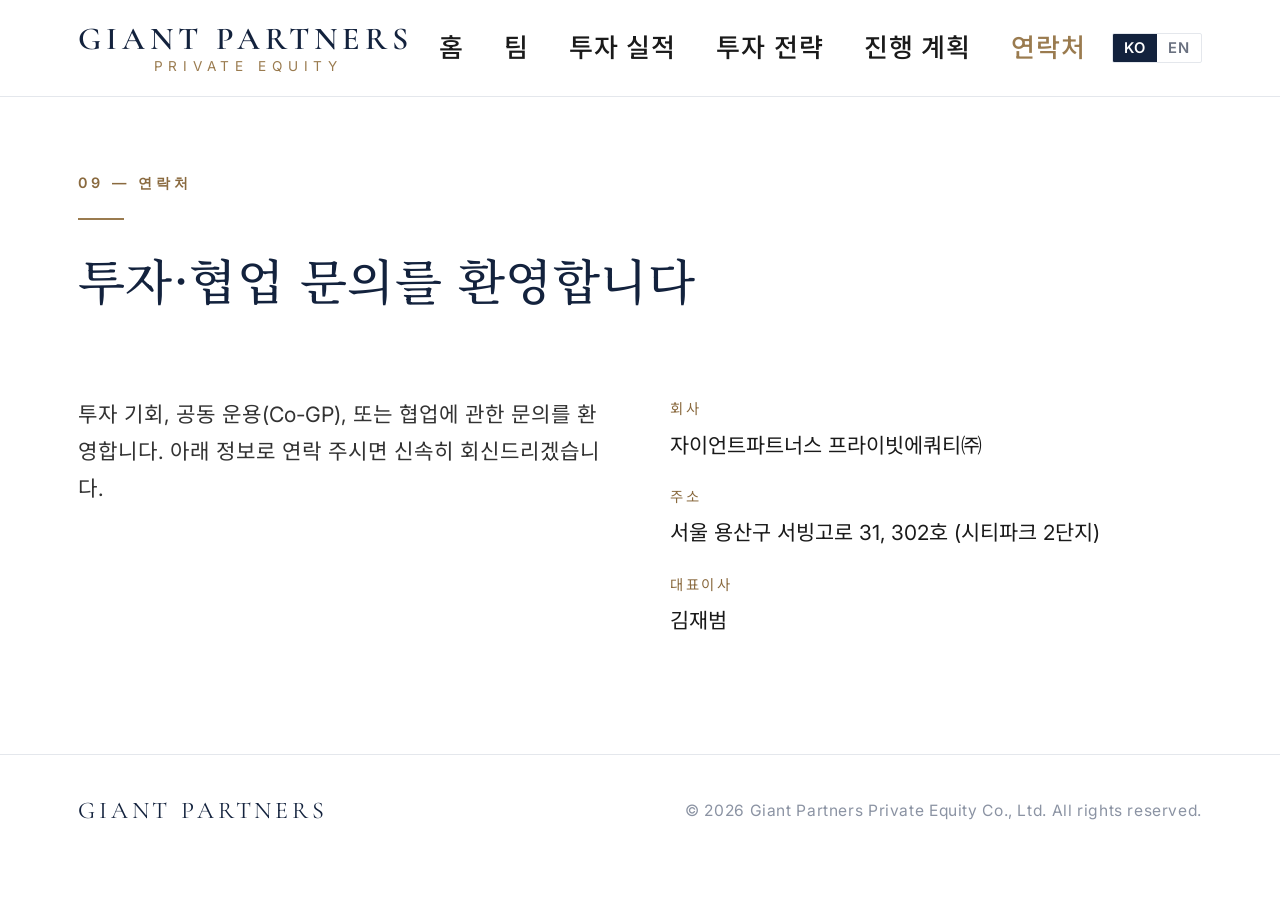
==== views/contact.html @ a85ddaa1 "build multi-page site" ====
<!DOCTYPE html>
<html lang="ko">
<head>
<meta charset="UTF-8" />
<meta name="viewport" content="width=device-width, initial-scale=1.0" />
<title>Contact — Giant Partners Private Equity</title>
<meta name="description" content="Giant Partners Private Equity 연락처 / Contact Giant Partners Private Equity." />
<link rel="preconnect" href="https://fonts.googleapis.com">
<link rel="preconnect" href="https://fonts.gstatic.com" crossorigin>
<link href="https://fonts.googleapis.com/css2?family=Cormorant+Garamond:ital,wght@0,400;0,500;0,600;1,400&family=Inter:wght@300;400;500;600&family=Noto+Sans+KR:wght@300;400;500;700&family=Noto+Serif+KR:wght@400;500;600&display=swap" rel="stylesheet">
<link rel="stylesheet" href="../static/style.css">
<script src="../static/script.js" defer></script>
</head>
<body class="lang-ko">

<!-- ================= TOP BAR ================= -->
<header class="topbar" id="topbar">
  <div class="topbar-inner">
    <a href="../index.html" class="logo">
      <span class="logo-mark">GIANT PARTNERS</span>
      <span class="logo-sub">Private Equity</span>
    </a>
    <nav class="nav-links" id="navLinks">
      <a href="../index.html"><span class="ko">홈</span><span class="en">Home</span></a>
      <a href="team.html"><span class="ko">팀</span><span class="en">Team</span></a>
      <a href="track-record.html"><span class="ko">투자 실적</span><span class="en">Track Record</span></a>
      <a href="strategy.html"><span class="ko">투자 전략</span><span class="en">Strategy</span></a>
      <a href="pipeline.html"><span class="ko">진행 계획</span><span class="en">Pipeline</span></a>
      <a class="active" href="contact.html"><span class="ko">연락처</span><span class="en">Contact</span></a>
    </nav>
    <div style="display:flex;align-items:center;gap:16px;">
      <div class="lang-switch">
        <button class="lang-btn active" data-lang="ko" onclick="setLang('ko')">KO</button>
        <button class="lang-btn" data-lang="en" onclick="setLang('en')">EN</button>
      </div>
      <button class="nav-toggle" id="navToggle" aria-label="Menu"><span></span><span></span><span></span></button>
    </div>
  </div>
</header>

<!-- ================= CONTACT ================= -->
<section id="contact" class="band-ink first">
  <div class="wrap">
    <div class="section-head reveal">
      <span class="eyebrow" style="color:var(--brass-light)"><span class="ko">09 — 연락처</span><span class="en">09 — Contact</span></span>
      <div class="divider"></div>
      <h2 class="section-title"><span class="ko">투자·협업 문의를 환영합니다</span><span class="en">We welcome investment and partnership enquiries</span></h2>
    </div>
    <div class="contact-grid">
      <div class="reveal">
        <p class="lead"><span class="ko">투자 기회, 공동 운용(Co-GP), 또는 협업에 관한 문의를 환영합니다. 아래 정보로 연락 주시면 신속히 회신드리겠습니다.</span><span class="en">We welcome enquiries about investment opportunities, Co-GP arrangements and partnerships. Reach us using the details below and we will respond promptly.</span></p>
      </div>
      <div class="reveal">
        <dl class="contact-info" style="margin:0;">
          <dt><span class="ko">회사</span><span class="en">Entity</span></dt>
          <dd><span class="ko">자이언트파트너스 프라이빗에쿼티㈜</span><span class="en">Giant Partners Private Equity Co., Ltd.</span></dd>
          <dt><span class="ko">주소</span><span class="en">Address</span></dt>
          <dd><span class="ko">서울 용산구 서빙고로 31, 302호 (시티파크 2단지)</span><span class="en">Unit 302, 31 Seobinggo-ro, Yongsan-gu, Seoul, Korea</span></dd>
          <dt><span class="ko">대표이사</span><span class="en">CEO</span></dt>
          <dd><span class="ko">김재범</span><span class="en">Jaebeom Kim</span></dd>
        </dl>
      </div>
    </div>
  </div>
</section>

<!-- ================= FOOTER ================= -->
<footer class="band-ink" style="padding:36px 0;">
  <div class="wrap" style="display:flex;justify-content:space-between;flex-wrap:wrap;gap:16px;align-items:center;">
    <span class="foot-logo">GIANT PARTNERS</span>
    <span style="font-size:.78rem;color:#8b93a3;letter-spacing:.04em;">© 2026 Giant Partners Private Equity Co., Ltd. <span class="ko">All rights reserved.</span><span class="en">All rights reserved.</span></span>
  </div>
</footer>

</body>
</html>
---- static/style.css ----
:root{
  --ink:#13223d;          /* primary deep navy */
  --ink-2:#0b1525;        /* darkest navy */
  --ink-soft:#26385a;     /* lighter navy for lines */
  --paper:#f5f6f8;        /* light, almost white */
  --paper-2:#ffffff;      /* clean white */
  --brass:#9a7b4f;        /* muted brass accent */
  --brass-light:#c6a878;  /* light brass */
  --ink-text:#1c2533;
  --muted:#6a7180;
  --line:#e4e7ec;
  --radius:0px;
  --maxw:1180px;
}

*{box-sizing:border-box;}
html{scroll-behavior:smooth;font-size:125%;}
body{
  margin:0;
  background:var(--paper);
  color:var(--ink-text);
  font-family:"Inter","Noto Sans KR",sans-serif;
  font-weight:400;
  line-height:1.7;
  -webkit-font-smoothing:antialiased;
  font-feature-settings:"kern" 1;
}

/* ---------- Language toggle visibility ---------- */
.lang-ko .en{display:none !important;}
.lang-en .ko{display:none !important;}

/* ---------- Typography ---------- */
h1,h2,h3,h4{margin:0;font-weight:500;line-height:1.2;color:var(--ink);}
.serif{font-family:"Cormorant Garamond","Noto Serif KR",serif;}
.lang-ko h1,.lang-ko h2,.lang-ko h3{font-family:"Noto Serif KR",serif;}
.lang-en h1,.lang-en h2,.lang-en h3{font-family:"Cormorant Garamond",serif;}

.eyebrow{
  font-family:"Inter",sans-serif;
  font-size:.72rem;
  letter-spacing:.28em;
  text-transform:uppercase;
  color:var(--brass);
  font-weight:600;
  margin:0 0 1.1rem;
  display:block;
}
.section-title{
  font-size:clamp(1.9rem,3.6vw,2.9rem);
  font-weight:500;
  letter-spacing:.01em;
  color:var(--ink);
}
.lang-en .section-title{font-weight:600;letter-spacing:0;}
.lead{
  font-size:1.06rem;
  color:#39424f;
  max-width:54ch;
  line-height:1.75;
}

a{color:inherit;}

/* ---------- Layout ---------- */
.wrap{max-width:var(--maxw);margin:0 auto;padding:0 28px;}
section{padding:clamp(64px,9vw,120px) 0;}
.band-ink{background:var(--ink);color:#e9e6dd;}
.band-ink .section-title,.band-ink h3,.band-ink h4{color:#fff;}
.band-ink .lead{color:#c4ccd8;}
.band-paper2{background:var(--paper-2);}

.section-head{margin-bottom:clamp(40px,6vw,68px);max-width:780px;}
.divider{width:46px;height:2px;background:var(--brass);margin-bottom:1.6rem;}

/* ---------- Top bar ---------- */
header.topbar{
  position:fixed;top:0;left:0;right:0;z-index:50;
  background:rgba(246,242,233,.86);
  backdrop-filter:blur(10px);
  border-bottom:1px solid var(--line);
  transition:background .3s,border-color .3s;
}
.topbar.scrolled{background:rgba(11,21,37,.92);border-color:rgba(255,255,255,.08);}
.topbar.scrolled .logo-mark,.topbar.scrolled .nav-links a{color:#f3efe6;}
.topbar.scrolled .logo-sub{color:var(--brass-light);}
.topbar.scrolled .lang-btn{color:#cdd3dd;border-color:rgba(255,255,255,.22);}
.topbar.scrolled .lang-btn.active{background:var(--brass);color:#fff;border-color:var(--brass);}
.topbar-inner{
  max-width:var(--maxw);margin:0 auto;padding:14px 28px;
  display:flex;align-items:center;justify-content:space-between;gap:24px;
}
.logo{display:flex;flex-direction:column;line-height:1;text-decoration:none;}
.logo-mark{
  font-family:"Cormorant Garamond",serif;
  font-size:1.34rem;font-weight:600;letter-spacing:.16em;color:var(--ink);
  transition:color .3s;
}
.logo-sub{
  font-family:"Inter",sans-serif;font-size:.56rem;letter-spacing:.42em;
  text-transform:uppercase;color:var(--brass);margin-top:5px;transition:color .3s;
}
.nav-links{display:flex;gap:30px;align-items:center;}
.nav-links a{
  text-decoration:none;color:var(--ink-text);font-size:.83rem;letter-spacing:.04em;
  font-weight:500;transition:color .2s;position:relative;padding:4px 0;
}
.nav-links a:hover{color:var(--brass);}

/* active nav link (highlights the current page) */
.nav-links a.active{color:var(--brass);}
.topbar.scrolled .nav-links a.active{color:var(--brass-light);}

.lang-switch{display:flex;border:1px solid var(--line);border-radius:2px;overflow:hidden;}
.lang-btn{
  background:transparent;border:none;cursor:pointer;
  padding:5px 11px;font-family:"Inter",sans-serif;font-size:.74rem;font-weight:600;
  letter-spacing:.06em;color:var(--muted);transition:all .2s;
}
.lang-btn.active{background:var(--ink);color:#fff;}
.nav-toggle{display:none;background:none;border:none;cursor:pointer;padding:6px;}
.nav-toggle span{display:block;width:22px;height:2px;background:var(--ink);margin:4px 0;transition:.3s;}
.topbar.scrolled .nav-toggle span{background:#f3efe6;}

/* extra top space so the first section on inner pages clears the fixed header */
.first{padding-top:calc(clamp(64px,9vw,120px) + 56px);}

/* ---------- Hero ---------- */
.hero{
  position:relative;min-height:100svh;display:flex;align-items:center;
  background:
    radial-gradient(110% 80% at 80% 10%, rgba(154,123,79,.16), transparent 60%),
    linear-gradient(160deg,#0d1828 0%, #13223d 55%, #1a2c4d 100%);
  color:#f3efe6;overflow:hidden;
}
.hero::after{
  content:"";position:absolute;inset:0;
  background-image:linear-gradient(rgba(255,255,255,.025) 1px,transparent 1px),
                   linear-gradient(90deg,rgba(255,255,255,.025) 1px,transparent 1px);
  background-size:64px 64px;mask-image:radial-gradient(120% 90% at 70% 30%,#000,transparent 75%);
  pointer-events:none;
}
.hero-inner{position:relative;z-index:2;max-width:var(--maxw);margin:0 auto;padding:120px 28px 80px;width:100%;}
.hero-eyebrow{
  font-size:.74rem;letter-spacing:.34em;text-transform:uppercase;
  color:var(--brass-light);font-weight:600;margin-bottom:2.2rem;
  opacity:0;animation:rise .9s .1s forwards;
}
.hero h1{
  color:#fff;font-weight:500;letter-spacing:.005em;
  font-size:clamp(2.5rem,6.4vw,5.1rem);line-height:1.08;max-width:18ch;
  opacity:0;animation:rise 1s .25s forwards;
}
.lang-en .hero h1{font-weight:500;}
.hero h1 em{font-style:italic;color:var(--brass-light);}
.hero .sub{
  margin-top:2rem;font-size:clamp(1rem,1.6vw,1.2rem);max-width:52ch;
  color:#cdd5e2;line-height:1.8;font-weight:300;
  opacity:0;animation:rise 1s .45s forwards;
}
.hero-meta{
  margin-top:3.4rem;display:flex;flex-wrap:wrap;gap:42px;
  opacity:0;animation:rise 1s .65s forwards;
}
.hero-meta .stat .num{
  font-family:"Cormorant Garamond",serif;font-size:2.5rem;color:#fff;line-height:1;font-weight:500;
}
.hero-meta .stat .lbl{
  display:block;margin-top:.5rem;font-size:.74rem;letter-spacing:.16em;
  text-transform:uppercase;color:var(--brass-light);
}
.scroll-cue{
  position:absolute;bottom:30px;left:50%;transform:translateX(-50%);
  font-size:.66rem;letter-spacing:.3em;text-transform:uppercase;color:#8a93a5;z-index:2;
  opacity:0;animation:rise 1s 1s forwards;
}
@keyframes rise{from{opacity:0;transform:translateY(18px);}to{opacity:1;transform:translateY(0);}}

/* ---------- About ---------- */
.about-grid{display:grid;grid-template-columns:1.15fr .85fr;gap:clamp(40px,6vw,84px);align-items:start;}
.fact-card{
  background:var(--ink);color:#e9e6dd;padding:38px 36px;border-top:3px solid var(--brass);
}
.fact-card h3{color:#fff;font-size:1.1rem;letter-spacing:.04em;margin-bottom:24px;font-family:"Inter",sans-serif;font-weight:600;}
.fact-row{display:grid;grid-template-columns:120px 1fr;gap:14px;padding:14px 0;border-top:1px solid rgba(255,255,255,.1);}
.fact-row:first-of-type{border-top:none;}
.fact-row dt{color:var(--brass-light);font-size:.82rem;letter-spacing:.04em;font-weight:500;}
.fact-row dd{margin:0;color:#dfe3ea;font-size:.92rem;}
.about-copy p{margin:0 0 1.3rem;color:#39424f;font-size:1.04rem;line-height:1.8;}
.about-copy p:first-of-type{font-size:1.18rem;color:var(--ink);font-family:"Cormorant Garamond","Noto Serif KR",serif;}

/* ---------- Team ---------- */
.team-grid{display:grid;grid-template-columns:1fr 1fr;gap:34px;}
.member{background:var(--paper-2);border:1px solid var(--line);padding:38px 36px;position:relative;}
.member::before{content:"";position:absolute;top:0;left:0;width:3px;height:64px;background:var(--brass);}
.member .role{font-size:.74rem;letter-spacing:.2em;text-transform:uppercase;color:var(--brass);font-weight:600;}
.member .name{font-family:"Cormorant Garamond","Noto Serif KR",serif;font-size:2rem;margin:.5rem 0 1.4rem;color:var(--ink);font-weight:500;}
.member h5{font-size:.72rem;letter-spacing:.14em;text-transform:uppercase;color:var(--muted);margin:1.5rem 0 .7rem;font-weight:600;font-family:"Inter",sans-serif;}
.member ul{margin:0;padding:0;list-style:none;}
.member li{position:relative;padding-left:18px;margin-bottom:.55rem;font-size:.92rem;color:#3a4250;line-height:1.6;}
.member li::before{content:"";position:absolute;left:0;top:.6em;width:6px;height:6px;border:1px solid var(--brass);transform:rotate(45deg);}

/* ---------- Funds / ledger ---------- */
.ledger{position:relative;margin-top:10px;}
.fund{
  display:grid;grid-template-columns:96px 1fr;gap:30px;padding:38px 0;
  border-top:1px solid rgba(255,255,255,.12);
}
.band-paper2 .fund{border-top:1px solid var(--line);}
.fund:first-child{border-top:none;}
.fund .marker{display:flex;flex-direction:column;}
.fund .marker .no{
  font-family:"Cormorant Garamond",serif;font-size:3.2rem;line-height:.9;color:var(--brass-light);font-weight:500;
}
.band-paper2 .fund .marker .no{color:var(--brass);}
.fund .marker .tag{font-size:.68rem;letter-spacing:.18em;text-transform:uppercase;color:var(--muted);margin-top:8px;}
.fund .body h4{font-size:1.32rem;margin-bottom:.4rem;font-family:"Cormorant Garamond","Noto Serif KR",serif;font-weight:600;}
.band-ink .fund .body h4{color:#fff;}
.fund .meta{font-size:.78rem;letter-spacing:.06em;color:var(--brass);font-weight:600;text-transform:uppercase;margin-bottom:.9rem;}
.fund .desc{font-size:.96rem;line-height:1.75;color:#424a57;}
.band-ink .fund .desc{color:#bcc4d2;}
.fund ul{margin:.8rem 0 0;padding:0;list-style:none;}
.fund li{position:relative;padding-left:18px;margin-bottom:.5rem;font-size:.9rem;line-height:1.6;}
.band-ink .fund li{color:#aeb6c4;}
.band-paper2 .fund li{color:#4a525f;}
.fund li::before{content:"–";position:absolute;left:0;color:var(--brass);}
.pill-row{display:flex;flex-wrap:wrap;gap:8px;margin-top:1rem;}
.pill{font-size:.74rem;letter-spacing:.04em;padding:5px 12px;border:1px solid rgba(255,255,255,.2);color:#cdd5e2;border-radius:2px;}
.band-paper2 .pill{border-color:var(--line);color:var(--muted);}

/* ---------- Stats strip ---------- */
.stats-strip{display:grid;grid-template-columns:repeat(4,1fr);gap:1px;background:var(--line);border:1px solid var(--line);margin-bottom:64px;}
.stat-cell{background:var(--paper-2);padding:30px 26px;}
.band-ink .stats-strip{background:rgba(255,255,255,.1);border-color:rgba(255,255,255,.1);}
.band-ink .stat-cell{background:var(--ink);}
.stat-cell .v{font-family:"Cormorant Garamond",serif;font-size:2.5rem;color:var(--ink);font-weight:500;line-height:1;}
.band-ink .stat-cell .v{color:#fff;}
.stat-cell .k{display:block;margin-top:.6rem;font-size:.74rem;letter-spacing:.12em;text-transform:uppercase;color:var(--brass);}

/* ---------- Principal investments ---------- */
.pi-grid{display:grid;grid-template-columns:1fr 1fr;gap:28px;}
.pi-card{background:var(--paper-2);border:1px solid var(--line);padding:34px 32px;border-top:3px solid var(--brass);}
.pi-card .tag{font-size:.7rem;letter-spacing:.18em;text-transform:uppercase;color:var(--brass);font-weight:600;}
.pi-card h4{font-size:1.3rem;margin:.6rem 0 1rem;font-family:"Cormorant Garamond","Noto Serif KR",serif;font-weight:600;}
.pi-card p{margin:0;font-size:.95rem;color:#434b58;line-height:1.7;}
.pi-card .status{margin-top:1.2rem;font-size:.78rem;letter-spacing:.06em;color:var(--ink);font-weight:600;}

/* ---------- Strategy pillars ---------- */
.pillars{display:grid;grid-template-columns:1fr 1fr;gap:1px;background:rgba(255,255,255,.12);border:1px solid rgba(255,255,255,.12);}
.pillar{background:var(--ink);padding:42px 40px;position:relative;}
.pillar .pno{font-family:"Cormorant Garamond",serif;font-size:1.05rem;color:var(--brass-light);letter-spacing:.1em;}
.pillar h4{color:#fff;font-size:1.32rem;margin:.4rem 0 1.2rem;font-family:"Cormorant Garamond","Noto Serif KR",serif;font-weight:600;}
.pillar ul{margin:0;padding:0;list-style:none;}
.pillar li{position:relative;padding-left:18px;margin-bottom:.7rem;font-size:.93rem;color:#bcc4d2;line-height:1.65;}
.pillar li::before{content:"";position:absolute;left:0;top:.55em;width:6px;height:6px;background:var(--brass);transform:rotate(45deg);}

/* ---------- Process ---------- */
.phase-label{font-size:.74rem;letter-spacing:.2em;text-transform:uppercase;color:var(--brass);font-weight:600;margin:48px 0 22px;display:flex;align-items:center;gap:14px;}
.phase-label::after{content:"";flex:1;height:1px;background:var(--line);}
.steps{display:grid;grid-template-columns:1fr 1fr;gap:24px;}
.step{background:var(--paper-2);border:1px solid var(--line);padding:32px 30px;display:grid;grid-template-columns:54px 1fr;gap:22px;}
.step .sno{font-family:"Cormorant Garamond",serif;font-size:2.6rem;color:var(--brass);line-height:.8;font-weight:500;}
.step h4{font-size:1.12rem;margin-bottom:.8rem;color:var(--ink);font-family:"Inter","Noto Sans KR",sans-serif;font-weight:600;}
.step ul{margin:0;padding:0;list-style:none;}
.step li{position:relative;padding-left:16px;margin-bottom:.5rem;font-size:.89rem;color:#454d5a;line-height:1.6;}
.step li::before{content:"";position:absolute;left:0;top:.6em;width:5px;height:5px;background:var(--brass);border-radius:50%;}

/* ---------- Pipeline ---------- */
.pipe-grid{display:grid;grid-template-columns:1fr 1fr;gap:60px;}
.pipe-col h3{font-size:1.4rem;margin-bottom:6px;color:#fff;font-family:"Cormorant Garamond","Noto Serif KR",serif;font-weight:600;}
.pipe-col .ck{font-size:.74rem;letter-spacing:.2em;text-transform:uppercase;color:var(--brass-light);margin-bottom:26px;display:block;}
.pipe-item{padding:22px 0;border-top:1px solid rgba(255,255,255,.12);display:grid;grid-template-columns:1fr auto;gap:18px;align-items:start;}
.pipe-item:first-of-type{border-top:none;}
.pipe-item p{margin:0;font-size:.95rem;color:#c4ccd8;line-height:1.6;}
.pipe-item .amt{font-family:"Cormorant Garamond",serif;font-size:1.3rem;color:var(--brass-light);white-space:nowrap;}

/* ---------- Case study ---------- */
.case-head{display:grid;grid-template-columns:1fr 1fr;gap:50px;align-items:end;margin-bottom:54px;}
.case-quote{font-family:"Cormorant Garamond","Noto Serif KR",serif;font-size:1.5rem;line-height:1.5;color:var(--ink);font-style:italic;}

/* ---------- Contact / footer ---------- */
.contact-grid{display:grid;grid-template-columns:1fr 1fr;gap:60px;align-items:start;}
.contact-grid h2{margin-bottom:20px;}
.contact-info dt{font-size:.72rem;letter-spacing:.18em;text-transform:uppercase;color:var(--brass-light);margin-top:22px;}
.contact-info dd{margin:.3rem 0 0;font-size:1.04rem;color:#e9e6dd;}
footer .foot-bottom{
  border-top:1px solid rgba(255,255,255,.12);margin-top:64px;padding-top:30px;
  display:flex;justify-content:space-between;flex-wrap:wrap;gap:16px;
  font-size:.78rem;color:#8b93a3;letter-spacing:.04em;
}
.foot-logo{font-family:"Cormorant Garamond",serif;font-size:1.2rem;letter-spacing:.16em;color:#fff;}

/* ---------- Reveal animation ---------- */
.reveal{opacity:0;transform:translateY(26px);transition:opacity .8s ease,transform .8s ease;}
.reveal.in{opacity:1;transform:none;}

/* ---------- Responsive ---------- */
@media(max-width:880px){
  .nav-links{
    position:fixed;top:0;right:0;height:100svh;width:min(78vw,320px);
    background:var(--ink-2);flex-direction:column;justify-content:center;gap:30px;
    transform:translateX(100%);transition:transform .35s ease;padding:40px;z-index:40;
  }
  .nav-links.open{transform:translateX(0);}
  .nav-links a{color:#f3efe6;font-size:1.05rem;}
  .nav-toggle{display:block;z-index:45;}
  .about-grid,.team-grid,.pillars,.steps,.pi-grid,.pipe-grid,.case-head,.contact-grid,.stats-strip{grid-template-columns:1fr;}
  .stats-strip{grid-template-columns:1fr 1fr;}
  .fund{grid-template-columns:64px 1fr;gap:20px;}
  .fund .marker .no{font-size:2.4rem;}
}
@media(max-width:520px){
  .stats-strip{grid-template-columns:1fr;}
  .hero-meta{gap:28px;}
  .step{grid-template-columns:1fr;}
}
@media(prefers-reduced-motion:reduce){
  *{animation:none !important;transition:none !important;}
  .reveal{opacity:1;transform:none;}
  html{scroll-behavior:auto;}
}

/* ---------- News ---------- */
.news-grid{display:grid;grid-template-columns:repeat(3,1fr);gap:24px;}
.news-card{
  display:flex;flex-direction:column;
  background:var(--paper-2);border:1px solid var(--line);border-top:3px solid var(--brass);
  padding:30px 28px;text-decoration:none;color:inherit;
  transition:transform .2s ease, box-shadow .2s ease, border-color .2s ease;
}
.news-card:hover{transform:translateY(-4px);box-shadow:0 14px 30px rgba(19,34,61,.10);}
.news-source{font-size:.72rem;letter-spacing:.16em;text-transform:uppercase;color:var(--brass);font-weight:600;}
.news-date{font-size:.74rem;color:var(--muted);margin-top:4px;}
.news-title{
  font-size:1.08rem;line-height:1.45;margin:16px 0 0;color:var(--ink);
  font-family:"Cormorant Garamond","Noto Serif KR",serif;font-weight:600;
}
.lang-ko .news-title{font-family:"Noto Serif KR",serif;}
.news-more{margin-top:auto;padding-top:18px;font-size:.8rem;color:var(--brass);font-weight:600;letter-spacing:.02em;}
@media(max-width:880px){
  .news-grid{grid-template-columns:1fr;}
}

/* ============================================================
   LIGHT THEME — white backgrounds, black text.
   Section titles/headers stay navy so they still stand out,
   and the top nav bar keeps its navy-on-scroll header look.
   ============================================================ */
:root{
  --paper:#ffffff;
  --paper-2:#ffffff;
  --ink-text:#1a1a1a;
  --brass-light:#8a6a3f;   /* darker tan so accents are readable on white */
  --line:#e4e7ec;
}
body{background:#ffffff;color:#1a1a1a;}

/* body / lead text -> black-ish */
.lead{color:#333;}
.about-copy p{color:#222;}
.about-copy p:first-of-type{color:#13223d;}

/* top header bar: white normally, still turns navy on scroll */
header.topbar{background:rgba(255,255,255,.9);border-bottom:1px solid #e4e7ec;}

/* dark bands become white */
.band-ink{background:#ffffff;color:#1a1a1a;}
.band-ink .section-title,.band-ink h3,.band-ink h4{color:#13223d;}
.band-ink .lead{color:#333;}

/* hero */
.hero{background:#ffffff;color:#1a1a1a;}
.hero::after{display:none;}
.hero h1{color:#13223d;}
.hero h1 em{color:#9a7b4f;}
.hero .sub{color:#333;}
.hero-meta .stat .num{color:#13223d;}
.scroll-cue{color:#888;}

/* company profile card */
.fact-card{background:#f5f6f8;color:#1a1a1a;}
.fact-card h3{color:#13223d;}
.fact-row{border-top:1px solid #e4e7ec;}
.fact-row dd{color:#333;}

/* stats strip */
.band-ink .stats-strip{background:#e4e7ec;border-color:#e4e7ec;}
.band-ink .stat-cell{background:#ffffff;}
.band-ink .stat-cell .v{color:#13223d;}

/* funds */
.band-ink .fund{border-top:1px solid #e4e7ec;}
.band-ink .fund .body h4{color:#13223d;}
.band-ink .fund .desc{color:#333;}
.band-ink .fund li{color:#444;}

/* pills */
.pill{border:1px solid #e4e7ec;color:#555;}

/* strategy pillars */
.pillars{background:#e4e7ec;border-color:#e4e7ec;}
.pillar{background:#ffffff;}
.pillar h4{color:#13223d;}
.pillar li{color:#333;}

/* pipeline */
.pipe-col h3{color:#13223d;}
.pipe-item{border-top:1px solid #e4e7ec;}
.pipe-item p{color:#333;}

/* contact */
.contact-info dd{color:#1a1a1a;}

/* footer */
footer.band-ink{border-top:1px solid #e4e7ec;}
.foot-logo{color:#13223d;}

/* ---------- Header sizes (smaller in front) ---------- */
.section-title{font-size:clamp(2rem,3.8vw,3.4rem) !important;line-height:1.14;}
.hero h1{font-size:clamp(2.2rem,4.6vw,4.2rem);}

/* ---------- Top bar: a bit taller so everything sits nicely ---------- */
.topbar-inner{padding:22px 28px;}

/* ---------- Nav menu: spaced out, vertically centered ---------- */
.nav-links a{font-size:1.3rem;}
.nav-links{gap:40px;align-items:center;}

/* ---------- Logo: centered subtitle, balanced sizing ---------- */
.logo{align-items:center;}
.logo-mark{font-size:1.6rem;}
.logo-sub{padding-left:.42em;font-size:.68rem;}
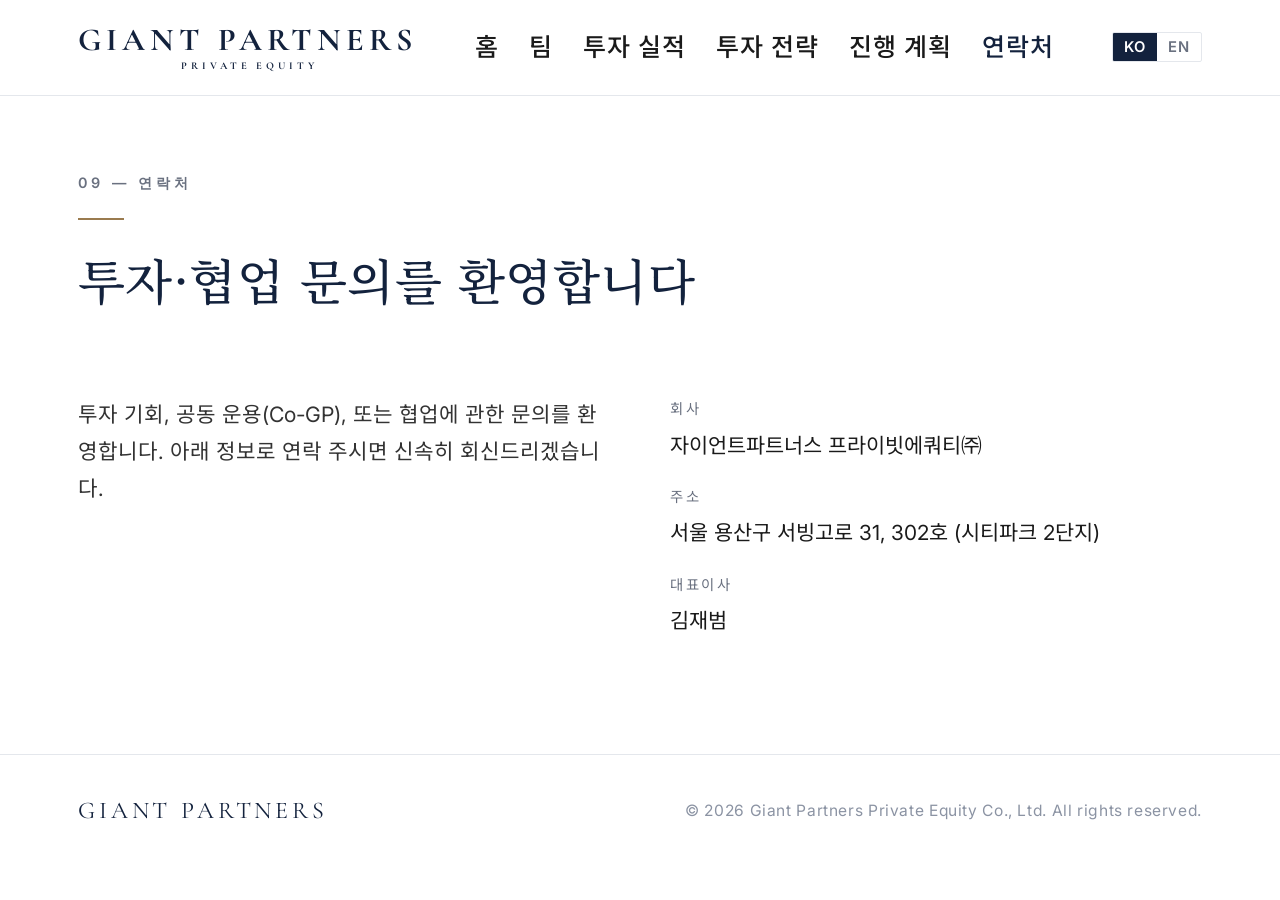
==== commit 508a137e: "Font changes and design" ====
--- a/views/contact.html
+++ b/views/contact.html
@@ -42,7 +42,7 @@
 <section id="contact" class="band-ink first">
   <div class="wrap">
     <div class="section-head reveal">
-      <span class="eyebrow" style="color:var(--brass-light)"><span class="ko">09 — 연락처</span><span class="en">09 — Contact</span></span>
+      <span class="eyebrow"><span class="ko">09 — 연락처</span><span class="en">09 — Contact</span></span>
       <div class="divider"></div>
       <h2 class="section-title"><span class="ko">투자·협업 문의를 환영합니다</span><span class="en">We welcome investment and partnership enquiries</span></h2>
     </div>
--- a/static/style.css
+++ b/static/style.css
@@ -1,3 +1,9 @@
+/* Loads Noto Serif (Latin sibling of Noto Serif KR) so the English
+   headings match the Korean. All other fonts load from your HTML <link>. */
+@import url('https://fonts.googleapis.com/css2?family=Noto+Serif:ital,wght@0,400;0,500;0,600;0,700;1,500;1,600;1,700&display=swap');
+/* Bold weight for the logo wordmark (HTML <link> only loads up to 600). */
+@import url('https://fonts.googleapis.com/css2?family=Cormorant+Garamond:wght@600;700&display=swap');
+
 :root{
   --ink:#13223d;          /* primary deep navy */
   --ink-2:#0b1525;        /* darkest navy */
@@ -83,7 +89,7 @@
 }
 .topbar.scrolled{background:rgba(11,21,37,.92);border-color:rgba(255,255,255,.08);}
 .topbar.scrolled .logo-mark,.topbar.scrolled .nav-links a{color:#f3efe6;}
-.topbar.scrolled .logo-sub{color:var(--brass-light);}
+.topbar.scrolled .logo-sub{color:#f3efe6;}
 .topbar.scrolled .lang-btn{color:#cdd3dd;border-color:rgba(255,255,255,.22);}
 .topbar.scrolled .lang-btn.active{background:var(--brass);color:#fff;border-color:var(--brass);}
 .topbar-inner{
@@ -98,7 +104,7 @@
 }
 .logo-sub{
   font-family:"Inter",sans-serif;font-size:.56rem;letter-spacing:.42em;
-  text-transform:uppercase;color:var(--brass);margin-top:5px;transition:color .3s;
+  text-transform:uppercase;color:var(--ink);margin-top:5px;transition:color .3s;
 }
 .nav-links{display:flex;gap:30px;align-items:center;}
 .nav-links a{
@@ -152,7 +158,7 @@
   opacity:0;animation:rise 1s .25s forwards;
 }
 .lang-en .hero h1{font-weight:500;}
-.hero h1 em{font-style:italic;color:var(--brass-light);}
+.hero h1 em{font-style:italic;color:inherit;}
 .hero .sub{
   margin-top:2rem;font-size:clamp(1rem,1.6vw,1.2rem);max-width:52ch;
   color:#cdd5e2;line-height:1.8;font-weight:300;
@@ -372,7 +378,7 @@
 .hero{background:#ffffff;color:#1a1a1a;}
 .hero::after{display:none;}
 .hero h1{color:#13223d;}
-.hero h1 em{color:#9a7b4f;}
+.hero h1 em{color:#13223d;}
 .hero .sub{color:#333;}
 .hero-meta .stat .num{color:#13223d;}
 .scroll-cue{color:#888;}
@@ -423,10 +429,138 @@
 .topbar-inner{padding:22px 28px;}
 
 /* ---------- Nav menu: spaced out, vertically centered ---------- */
-.nav-links a{font-size:1.3rem;}
-.nav-links{gap:40px;align-items:center;}
+.nav-links a{font-size:1.25rem;white-space:nowrap;}
+.nav-links{gap:30px;align-items:center;}
 
 /* ---------- Logo: centered subtitle, balanced sizing ---------- */
 .logo{align-items:center;}
 .logo-mark{font-size:1.6rem;}
-.logo-sub{padding-left:.42em;font-size:.68rem;}+.logo-sub{padding-left:.42em;font-size:.68rem;}
+
+/* ============================================================
+   ENGLISH <-> KOREAN STYLE MATCH
+   Swaps the English display serif from Cormorant Garamond to
+   Noto Serif (the Latin sibling of Noto Serif KR) so both
+   languages share one consistent type style, weight and spacing.
+   Weight 500 matches the Korean headings exactly (same Noto family),
+   so the English no longer reads bold.
+   ============================================================ */
+
+/* English headings -> same Noto serif family + weight as Korean */
+.lang-en h1,
+.lang-en h2,
+.lang-en h3{
+  font-family:"Noto Serif","Noto Serif KR",serif;
+  font-weight:500;
+  letter-spacing:0;
+}
+
+.lang-en .section-title{
+  font-weight:500;
+  letter-spacing:0;
+}
+
+/* Hero headline + its italic accent word */
+.lang-en .hero h1{
+  font-family:"Noto Serif","Noto Serif KR",serif;
+  font-weight:500;
+  letter-spacing:0;
+  line-height:1.08;   /* match the Korean hero's tight leading */
+}
+.lang-en .hero h1 em{
+  font-style:italic;
+  font-weight:500;
+}
+
+/* Every other element that was Cormorant -> Noto Serif */
+.lang-en .hero-meta .stat .num,
+.lang-en .stat-cell .v,
+.lang-en .fund .marker .no,
+.lang-en .fund .body h4,
+.lang-en .step .sno,
+.lang-en .pipe-item .amt,
+.lang-en .pipe-col h3,
+.lang-en .pi-card h4,
+.lang-en .member .name,
+.lang-en .news-title,
+.lang-en .case-quote,
+.lang-en .about-copy p:first-of-type{
+  font-family:"Noto Serif","Noto Serif KR",serif;
+}
+
+/* Neutral, Korean-matching tracking on body/lead text */
+.lang-en .lead,
+.lang-en .hero .sub,
+.lang-en .about-copy p{
+  letter-spacing:0;
+}
+
+/* Logo wordmark: keep the elegant Cormorant Garamond brand mark and
+   force it onto ONE line so the English logo matches the Korean. */
+.logo-mark{
+  font-family:"Cormorant Garamond",serif;
+  white-space:nowrap;
+}
+.foot-logo{
+  font-family:"Cormorant Garamond",serif;
+}
+
+/* English nav links: smaller than the Korean so the longer English
+   words keep the header bar the same height/footprint as the Korean.
+   (Korean glyphs are compact, so 1.25rem fits; English needs less.) */
+.lang-en .nav-links a{
+  font-size:1.02rem;
+}
+/* ============================================================
+   NO GOLD TEXT
+   Gold (brass) is kept ONLY for non-text accents — divider lines,
+   card top-borders, bullet markers, button fills. Every place
+   brass was used as a *font* color is reset here to the site's
+   normal text colors so nothing reads gold:
+     · small uppercase labels  -> --muted (matches sibling labels)
+     · large display numerals  -> --ink   (matches the other big numbers)
+   ============================================================ */
+
+/* small uppercase labels / kickers / meta */
+.eyebrow,
+.hero-eyebrow,
+.hero-meta .stat .lbl,
+.fact-row dt,
+.member .role,
+.fund .meta,
+.stat-cell .k,
+.pi-card .tag,
+.phase-label,
+.pipe-col .ck,
+.contact-info dt,
+.news-source{
+  color:var(--muted);
+}
+
+/* large display numerals / letters */
+.fund .marker .no,
+.band-paper2 .fund .marker .no,
+.pillar .pno,
+.step .sno,
+.pipe-item .amt{
+  color:var(--ink);
+}
+
+/* news "read more" link text */
+.news-more{
+  color:var(--ink);
+}
+
+/* nav: current-page navy; hover shifts to a clearly visible non-gold color */
+.nav-links a{transition:color .2s ease;}
+.nav-links a.active{color:var(--ink);}
+.nav-links a:hover{color:var(--muted);}              /* light bar: near-black -> muted gray */
+.topbar.scrolled .nav-links a.active{color:#ffffff;}
+.topbar.scrolled .nav-links a:hover{color:#c6cdd9;}  /* dark bar: light -> brighter/cooler */
+
+/* Logo: bolder wordmark, smaller "Private Equity" subtitle */
+.logo-mark{font-weight:700;}
+.logo-sub{font-size:.52rem;letter-spacing:.38em;}
+
+/* Logo subtitle uses the same serif as the wordmark */
+.logo-sub{font-family:"Cormorant Garamond",serif;font-weight:700;}
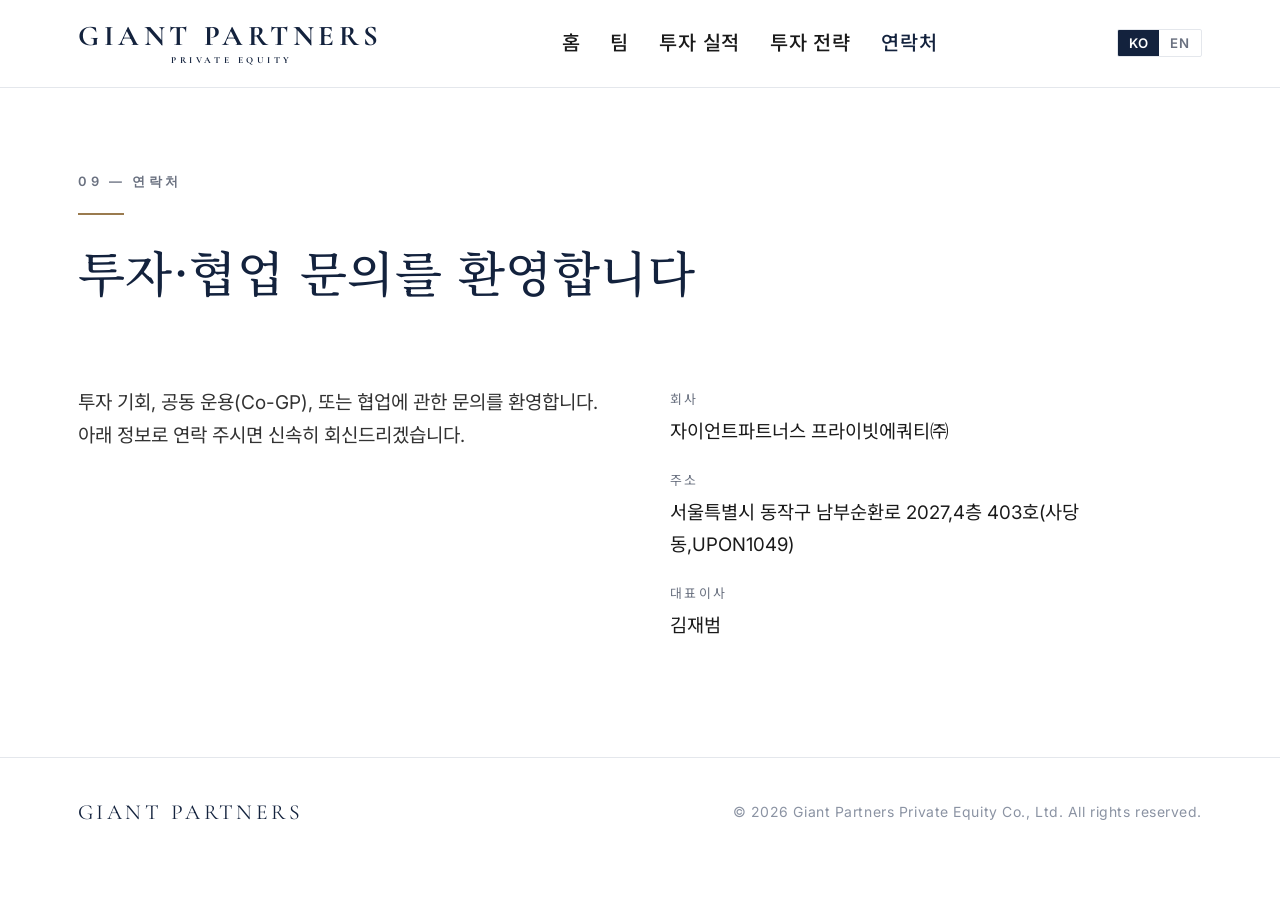
==== commit 3de6b292: "the ko/en font changed" ====
--- a/views/contact.html
+++ b/views/contact.html
@@ -8,7 +8,7 @@
 <link rel="preconnect" href="https://fonts.googleapis.com">
 <link rel="preconnect" href="https://fonts.gstatic.com" crossorigin>
 <link href="https://fonts.googleapis.com/css2?family=Cormorant+Garamond:ital,wght@0,400;0,500;0,600;1,400&family=Inter:wght@300;400;500;600&family=Noto+Sans+KR:wght@300;400;500;700&family=Noto+Serif+KR:wght@400;500;600&display=swap" rel="stylesheet">
-<link rel="stylesheet" href="../static/style.css">
+<link rel="stylesheet" href="../static/style.css?v=5">
 <script src="../static/script.js" defer></script>
 </head>
 <body class="lang-ko">
@@ -25,7 +25,6 @@
       <a href="team.html"><span class="ko">팀</span><span class="en">Team</span></a>
       <a href="track-record.html"><span class="ko">투자 실적</span><span class="en">Track Record</span></a>
       <a href="strategy.html"><span class="ko">투자 전략</span><span class="en">Strategy</span></a>
-      <a href="pipeline.html"><span class="ko">진행 계획</span><span class="en">Pipeline</span></a>
       <a class="active" href="contact.html"><span class="ko">연락처</span><span class="en">Contact</span></a>
     </nav>
     <div style="display:flex;align-items:center;gap:16px;">
@@ -55,7 +54,7 @@
           <dt><span class="ko">회사</span><span class="en">Entity</span></dt>
           <dd><span class="ko">자이언트파트너스 프라이빗에쿼티㈜</span><span class="en">Giant Partners Private Equity Co., Ltd.</span></dd>
           <dt><span class="ko">주소</span><span class="en">Address</span></dt>
-          <dd><span class="ko">서울 용산구 서빙고로 31, 302호 (시티파크 2단지)</span><span class="en">Unit 302, 31 Seobinggo-ro, Yongsan-gu, Seoul, Korea</span></dd>
+          <dd><span class="ko">서울특별시 동작구 남부순환로 2027,4층 403호(사당동,UPON1049)</span><span class="en">Unit 403, 4th Floor, 2027 Nambusunhwan-ro, Dongjak-gu, Seoul, Korea</span></dd>
           <dt><span class="ko">대표이사</span><span class="en">CEO</span></dt>
           <dd><span class="ko">김재범</span><span class="en">Jaebeom Kim</span></dd>
         </dl>
--- a/static/style.css
+++ b/static/style.css
@@ -20,7 +20,7 @@
 }
 
 *{box-sizing:border-box;}
-html{scroll-behavior:smooth;font-size:125%;}
+html{scroll-behavior:smooth;font-size:112%;}
 body{
   margin:0;
   background:var(--paper);
@@ -91,7 +91,7 @@
 .topbar.scrolled .logo-mark,.topbar.scrolled .nav-links a{color:#f3efe6;}
 .topbar.scrolled .logo-sub{color:#f3efe6;}
 .topbar.scrolled .lang-btn{color:#cdd3dd;border-color:rgba(255,255,255,.22);}
-.topbar.scrolled .lang-btn.active{background:var(--brass);color:#fff;border-color:var(--brass);}
+.topbar.scrolled .lang-btn.active{background:#f3efe6;color:var(--ink);border-color:#f3efe6;}
 .topbar-inner{
   max-width:var(--maxw);margin:0 auto;padding:14px 28px;
   display:flex;align-items:center;justify-content:space-between;gap:24px;
@@ -429,8 +429,10 @@
 .topbar-inner{padding:22px 28px;}
 
 /* ---------- Nav menu: spaced out, vertically centered ---------- */
-.nav-links a{font-size:1.25rem;white-space:nowrap;}
+.nav-links a{font-size:1.1rem;white-space:nowrap;}
 .nav-links{gap:30px;align-items:center;}
+/* English uses the same 30px gap as Korean; the size (below) is what
+   keeps the two languages at a matching footprint. */
 
 /* ---------- Logo: centered subtitle, balanced sizing ---------- */
 .logo{align-items:center;}
@@ -505,11 +507,15 @@
   font-family:"Cormorant Garamond",serif;
 }
 
-/* English nav links: smaller than the Korean so the longer English
-   words keep the header bar the same height/footprint as the Korean.
-   (Korean glyphs are compact, so 1.25rem fits; English needs less.) */
-.lang-en .nav-links a{
-  font-size:1.02rem;
+/* English words are longer than Korean, so on the desktop bar the English
+   nav is set smaller so its total width matches the Korean (keeping the
+   logo and controls in the same place when you switch languages).
+   Scoped to desktop only — the mobile slide-in menu has room to spare
+   vertically, so there English stays the same size as Korean. */
+@media(min-width:881px){
+  .lang-en .nav-links a{
+    font-size:0.85rem;
+  }
 }
 /* ============================================================
    NO GOLD TEXT
@@ -563,4 +569,45 @@
 .logo-sub{font-size:.52rem;letter-spacing:.38em;}
 
 /* Logo subtitle uses the same serif as the wordmark */
-.logo-sub{font-family:"Cormorant Garamond",serif;font-weight:700;}+.logo-sub{font-family:"Cormorant Garamond",serif;font-weight:700;}
+/* ============================================================
+   SMALL-SCREEN TOP BAR FIX
+   On phones the "GIANT PARTNERS" wordmark (white-space:nowrap)
+   was wider than the screen, pushing the hamburger button off
+   the right edge so the menu was unreachable. Shrink the logo,
+   tighten tracking, trim padding so the toggle stays on screen.
+   ============================================================ */
+@media(max-width:600px){
+  .topbar-inner{padding:12px 16px;gap:10px;}
+  .logo-mark{font-size:1.02rem;letter-spacing:.06em;}
+  .logo-sub{font-size:.44rem;letter-spacing:.28em;}
+  .lang-switch{flex:0 0 auto;}
+  .lang-btn{padding:5px 8px;font-size:.66rem;}
+  .nav-toggle{flex:0 0 auto;padding:6px 2px;}
+}
+
+/* Mobile menu link colors (dark slide-in overlay).
+   The desktop bar is light, so its active=navy / hover=gray colors are
+   correct there. The mobile overlay is dark navy, where those colors
+   vanish. Force every state to a light value so links stay readable —
+   including the tap/hover state, which on touch screens "sticks" after
+   you tap and was turning links dim gray. */
+@media(max-width:880px){
+  .nav-links a{color:#f3efe6;}                 /* normal: cream */
+  .nav-links a.active{color:#d6dbe2;}          /* selected page: soft off-white (no gold) */
+  .nav-links a:hover,
+  .nav-links a:focus,
+  .nav-links a:active{color:#ffffff;}          /* tapped/hovered: bright white */
+  .nav-links a.active:hover,
+  .nav-links a.active:focus{color:#ffffff;}    /* selected + tapped: bright white */
+
+  /* Hamburger lines are dark navy (correct on the closed white bar),
+     but once the menu opens they sit over the dark overlay and vanish.
+     The open menu (.nav-links.open) is an earlier sibling of the button,
+     so brighten the three lines to cream AND fold them into an X while
+     the menu is open. */
+  .nav-links.open ~ div .nav-toggle span{background:#f3efe6;}
+  .nav-links.open ~ div .nav-toggle span:nth-child(1){transform:translateY(6px) rotate(45deg);}
+  .nav-links.open ~ div .nav-toggle span:nth-child(2){opacity:0;}
+  .nav-links.open ~ div .nav-toggle span:nth-child(3){transform:translateY(-6px) rotate(-45deg);}
+}
